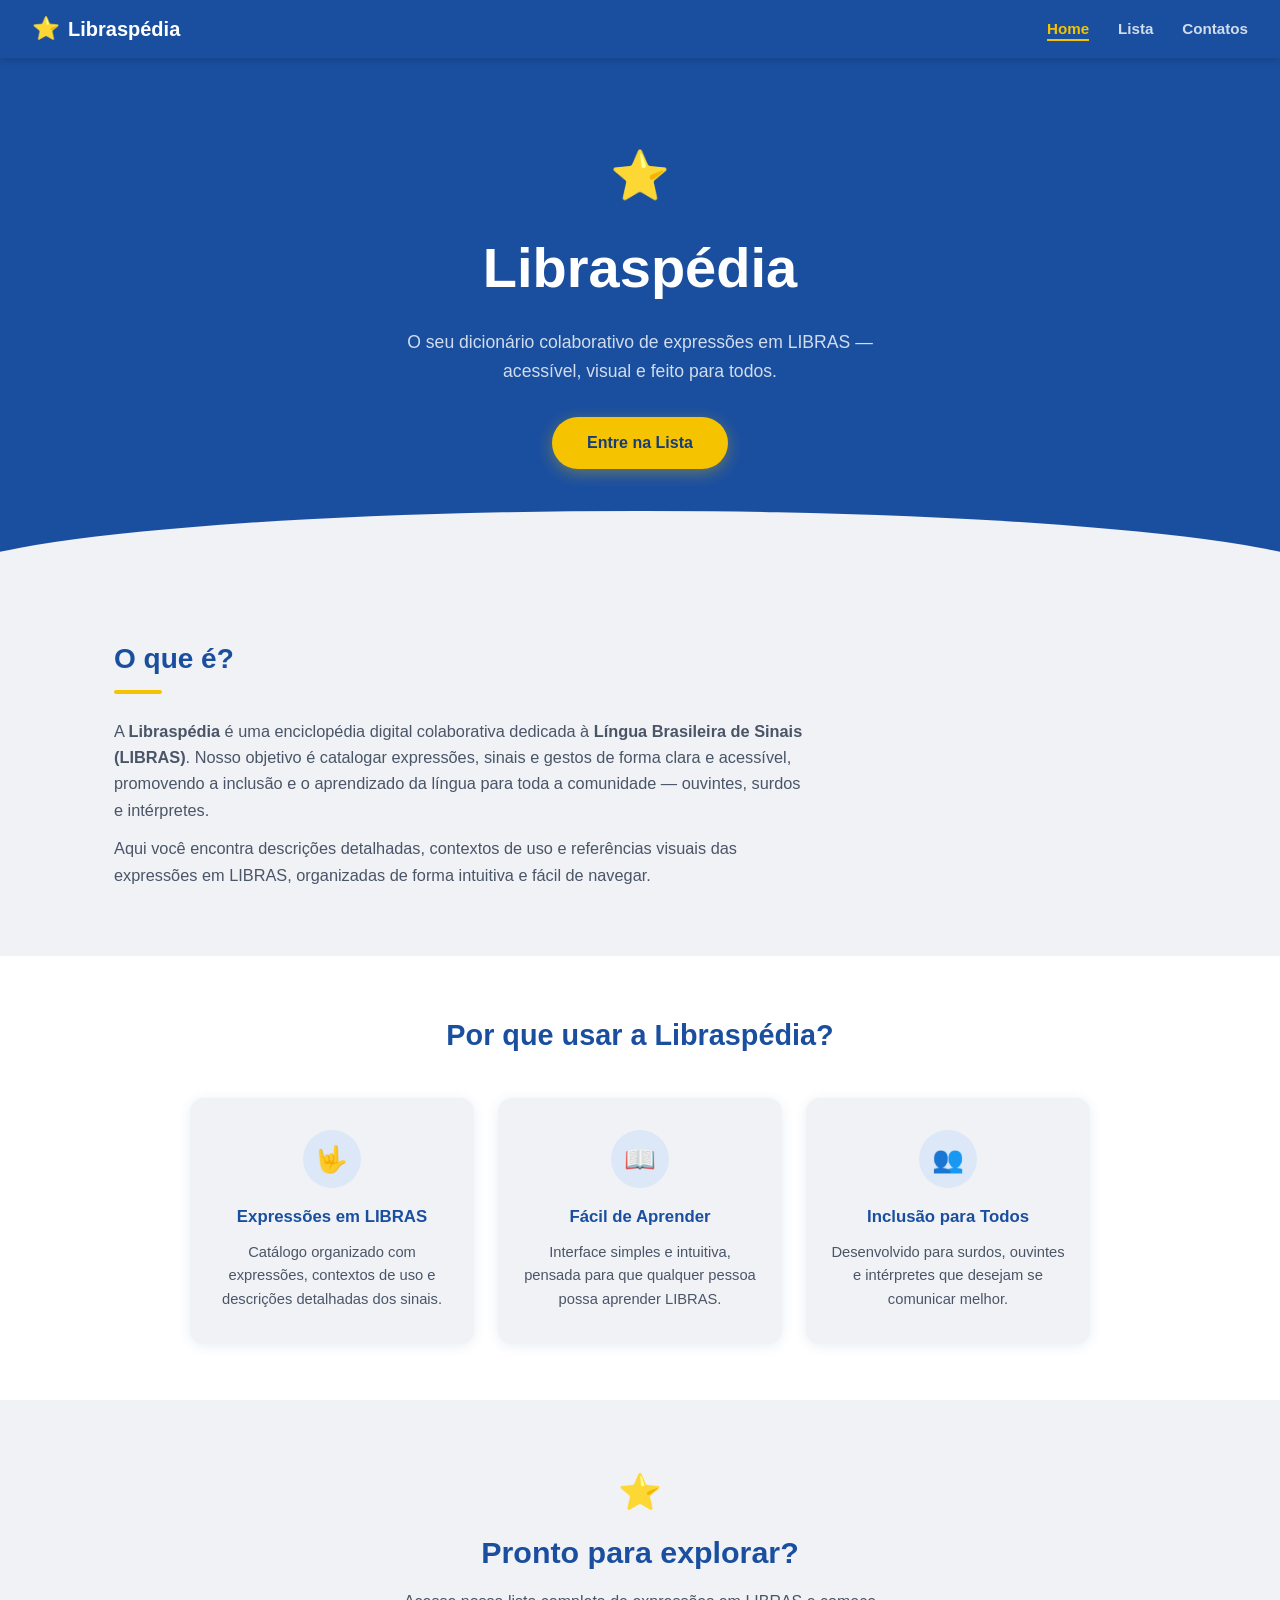
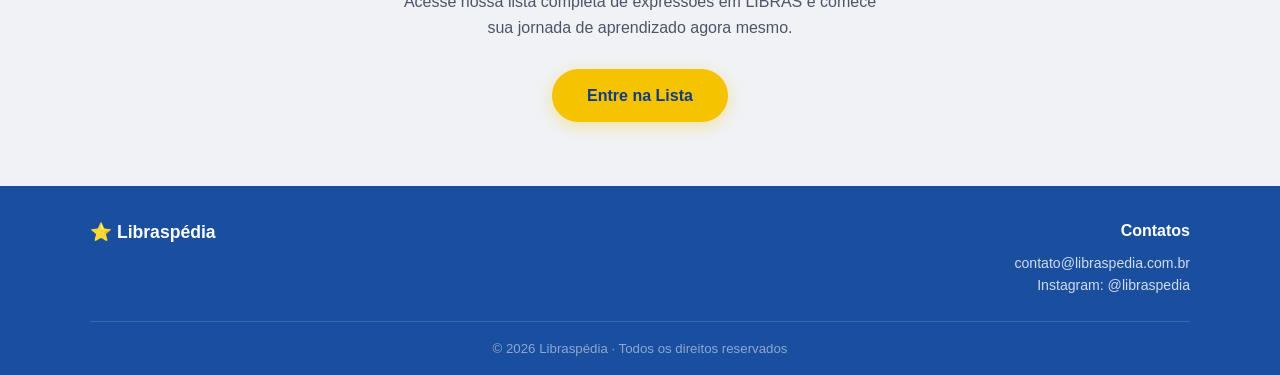
==== src/index.html @ bd493370 "Primeira Versão site Primeira Versão do Libraspédia, deve ser alterada e aperfeiçoada" ====
<!DOCTYPE html>
<html lang="pt-BR">
<head>
  <meta charset="UTF-8" />
  <meta name="viewport" content="width=device-width, initial-scale=1.0" />
  <title>Libraspédia — Dicionário Colaborativo de LIBRAS</title>
  <meta name="description" content="Libraspédia é uma enciclopédia digital colaborativa dedicada à Língua Brasileira de Sinais. Aprenda expressões, sinais e gestos de forma clara e acessível." />
  <link rel="stylesheet" href="style.css" />
</head>
<body>

  <!-- ╔══════════════════════════════╗ -->
  <!-- ║          NAVBAR              ║ -->
  <!-- ╚══════════════════════════════╝ -->
  <nav class="navbar">
    <a class="nav-logo" href="index.html">
      <span class="star">⭐</span> Libraspédia
    </a>
    <button class="hamburger" id="hamburger" aria-label="Menu">
      <span></span><span></span><span></span>
    </button>
    <ul class="nav-links" id="navLinks">
      <li><a href="index.html" class="active">Home</a></li>
      <li><a href="lista.html">Lista</a></li>
      <li><a href="contatos.html">Contatos</a></li>
    </ul>
  </nav>

  <!-- ╔══════════════════════════════╗ -->
  <!-- ║            HERO              ║ -->
  <!-- ╚══════════════════════════════╝ -->
  <header class="hero">
    <div class="hero-icon">⭐</div>
    <h1>Libraspédia</h1>
    <p>O seu dicionário colaborativo de expressões em LIBRAS — acessível, visual e feito para todos.</p>
    <a href="lista.html" class="btn-primary">Entre na Lista</a>
  </header>

  <!-- ╔══════════════════════════════╗ -->
  <!-- ║         O QUE É?             ║ -->
  <!-- ╚══════════════════════════════╝ -->
  <section class="sobre-bg">
    <div class="secao">
      <h2 class="secao-titulo">O que é?</h2>
      <div class="secao-linha"></div>
      <p class="secao-texto">
        A <strong>Libraspédia</strong> é uma enciclopédia digital colaborativa dedicada à
        <strong>Língua Brasileira de Sinais (LIBRAS)</strong>. Nosso objetivo é catalogar
        expressões, sinais e gestos de forma clara e acessível, promovendo a inclusão e o
        aprendizado da língua para toda a comunidade — ouvintes, surdos e intérpretes.
      </p>
      <p class="secao-texto">
        Aqui você encontra descrições detalhadas, contextos de uso e referências visuais das
        expressões em LIBRAS, organizadas de forma intuitiva e fácil de navegar.
      </p>
    </div>
  </section>

  <!-- ╔══════════════════════════════╗ -->
  <!-- ║       POR QUE USAR?          ║ -->
  <!-- ╚══════════════════════════════╝ -->
  <section class="porqueUsar-bg">
    <h2>Por que usar a Libraspédia?</h2>
    <div class="cards-grid">
      <div class="feature-card">
        <div class="icon-circle">🤟</div>
        <h3>Expressões em LIBRAS</h3>
        <p>Catálogo organizado com expressões, contextos de uso e descrições detalhadas dos sinais.</p>
      </div>
      <div class="feature-card">
        <div class="icon-circle">📖</div>
        <h3>Fácil de Aprender</h3>
        <p>Interface simples e intuitiva, pensada para que qualquer pessoa possa aprender LIBRAS.</p>
      </div>
      <div class="feature-card">
        <div class="icon-circle">👥</div>
        <h3>Inclusão para Todos</h3>
        <p>Desenvolvido para surdos, ouvintes e intérpretes que desejam se comunicar melhor.</p>
      </div>
    </div>
  </section>

  <!-- ╔══════════════════════════════╗ -->
  <!-- ║       PRONTO PARA EXPLORAR   ║ -->
  <!-- ╚══════════════════════════════╝ -->
  <section class="cta-section">
    <span class="star">⭐</span>
    <h2>Pronto para explorar?</h2>
    <p>Acesse nossa lista completa de expressões em LIBRAS e comece sua jornada de aprendizado agora mesmo.</p>
    <a href="lista.html" class="btn-primary">Entre na Lista</a>
  </section>

  <!-- ╔══════════════════════════════╗ -->
  <!-- ║           FOOTER             ║ -->
  <!-- ╚══════════════════════════════╝ -->
  <footer>
    <div class="footer-inner">
      <div class="footer-logo">⭐ Libraspédia</div>
      <div class="footer-contatos">
        <h4>Contatos</h4>
        <p>contato@libraspedia.com.br</p>
        <p>Instagram: @libraspedia</p>
      </div>
    </div>
    <p class="footer-copy">© 2026 Libraspédia · Todos os direitos reservados</p>
  </footer>

  <script>
    // Menu mobile
    const hamburger = document.getElementById('hamburger');
    const navLinks  = document.getElementById('navLinks');
    hamburger.addEventListener('click', () => {
      navLinks.classList.toggle('aberto');
    });
  </script>

</body>
</html>
---- src/style.css ----
/* =====================================================
   LIBRASPÉDIA — style.css
   Paleta: Azul #1A4FA0 · Amarelo #F5C300 · Cinza #F0F2F5
   ===================================================== */

/* ── Reset & Base ──────────────────────────────────── */
*, *::before, *::after { box-sizing: border-box; margin: 0; padding: 0; }

:root {
  --azul:       #1A4FA0;
  --azul-escuro:#143d7a;
  --azul-claro: #2563b8;
  --amarelo:    #F5C300;
  --amarelo-hover:#d4a900;
  --cinza-bg:   #F0F2F5;
  --cinza-card: #ffffff;
  --texto:      #1a1a2e;
  --texto-suave:#4a5568;
  --borda:      #e2e8f0;
  --sombra:     0 2px 12px rgba(26,79,160,0.10);
  --sombra-hover: 0 6px 24px rgba(26,79,160,0.18);
  --radius:     14px;
  --radius-sm:  8px;
  --fonte:      'Nunito', 'Segoe UI', Arial, sans-serif;
  --transicao:  0.22s ease;
}

html { scroll-behavior: smooth; }

body {
  font-family: var(--fonte);
  background: var(--cinza-bg);
  color: var(--texto);
  min-height: 100vh;
  line-height: 1.6;
}

a { text-decoration: none; color: inherit; }
ul { list-style: none; }
img { display: block; max-width: 100%; }

/* ── Google Fonts ──────────────────────────────────── */
@import url('https://fonts.googleapis.com/css2?family=Nunito:wght@400;600;700;800;900&display=swap');

/* ── NAVBAR ───────────────────────────────────────── */
.navbar {
  position: sticky;
  top: 0;
  z-index: 100;
  background: var(--azul);
  display: flex;
  align-items: center;
  justify-content: space-between;
  padding: 0 2rem;
  height: 58px;
  box-shadow: 0 2px 10px rgba(0,0,0,0.18);
}

.nav-logo {
  display: flex;
  align-items: center;
  gap: 0.5rem;
  font-size: 1.25rem;
  font-weight: 800;
  color: #fff;
}

.nav-logo .star { font-size: 1.4rem; }

.nav-links {
  display: flex;
  gap: 1.8rem;
}

.nav-links a {
  color: #ffffffcc;
  font-weight: 600;
  font-size: 0.95rem;
  transition: color var(--transicao);
  padding-bottom: 2px;
  border-bottom: 2px solid transparent;
}

.nav-links a:hover,
.nav-links a.active {
  color: var(--amarelo);
  border-bottom-color: var(--amarelo);
}

/* Hamburger mobile */
.hamburger {
  display: none;
  flex-direction: column;
  gap: 5px;
  cursor: pointer;
  background: none;
  border: none;
  padding: 4px;
}
.hamburger span {
  display: block;
  width: 24px;
  height: 2px;
  background: #fff;
  border-radius: 2px;
  transition: var(--transicao);
}

/* ── HERO ─────────────────────────────────────────── */
.hero {
  background: var(--azul);
  padding: 5rem 1.5rem 7rem;
  text-align: center;
  position: relative;
  overflow: hidden;
}

.hero::after {
  content: '';
  position: absolute;
  bottom: 0; left: -5%;
  width: 110%; height: 70px;
  background: var(--cinza-bg);
  border-radius: 50% 50% 0 0 / 100% 100% 0 0;
}

.hero-icon { font-size: 3rem; margin-bottom: 0.5rem; }

.hero h1 {
  font-size: clamp(2.4rem, 6vw, 3.5rem);
  font-weight: 900;
  color: #fff;
  margin-bottom: 1rem;
}

.hero p {
  font-size: 1.1rem;
  color: #ffffffcc;
  max-width: 500px;
  margin: 0 auto 2rem;
}

.btn-primary {
  display: inline-block;
  background: var(--amarelo);
  color: var(--azul-escuro);
  font-weight: 800;
  font-size: 1rem;
  padding: 0.85rem 2.2rem;
  border-radius: 50px;
  border: none;
  cursor: pointer;
  transition: background var(--transicao), transform var(--transicao), box-shadow var(--transicao);
  box-shadow: 0 4px 16px rgba(245,195,0,0.35);
}

.btn-primary:hover {
  background: var(--amarelo-hover);
  transform: translateY(-2px);
  box-shadow: 0 6px 22px rgba(245,195,0,0.45);
}

/* ── SEÇÕES ───────────────────────────────────────── */
.secao {
  padding: 3.5rem 1.5rem;
  max-width: 1100px;
  margin: 0 auto;
}

.secao-titulo {
  font-size: 1.75rem;
  font-weight: 800;
  color: var(--azul);
  margin-bottom: 0.5rem;
}

.secao-linha {
  width: 48px;
  height: 4px;
  background: var(--amarelo);
  border-radius: 2px;
  margin-bottom: 1.5rem;
}

.secao-texto {
  color: var(--texto-suave);
  font-size: 1.02rem;
  max-width: 700px;
  margin-bottom: 0.8rem;
}

/* ── SOBRE / O QUE É ─────────────────────────────── */
.sobre-bg {
  background: var(--cinza-bg);
}

/* ── POR QUE USAR ─────────────────────────────────── */
.porqueUsar-bg {
  background: #fff;
  padding: 3.5rem 1.5rem;
}

.porqueUsar-bg h2 {
  text-align: center;
  font-size: 1.8rem;
  font-weight: 800;
  color: var(--azul);
  margin-bottom: 2.5rem;
}

.cards-grid {
  display: grid;
  grid-template-columns: repeat(auto-fit, minmax(240px, 1fr));
  gap: 1.5rem;
  max-width: 900px;
  margin: 0 auto;
}

.feature-card {
  background: var(--cinza-bg);
  border-radius: var(--radius);
  padding: 2rem 1.5rem;
  text-align: center;
  box-shadow: var(--sombra);
  transition: transform var(--transicao), box-shadow var(--transicao);
}

.feature-card:hover {
  transform: translateY(-4px);
  box-shadow: var(--sombra-hover);
}

.feature-card .icon-circle {
  width: 58px;
  height: 58px;
  background: #dce8f8;
  border-radius: 50%;
  display: flex;
  align-items: center;
  justify-content: center;
  margin: 0 auto 1rem;
  font-size: 1.6rem;
}

.feature-card h3 {
  color: var(--azul);
  font-weight: 700;
  font-size: 1.05rem;
  margin-bottom: 0.6rem;
}

.feature-card p {
  color: var(--texto-suave);
  font-size: 0.92rem;
}

/* ── CTA CENTRAL ──────────────────────────────────── */
.cta-section {
  background: var(--cinza-bg);
  text-align: center;
  padding: 4rem 1.5rem;
}

.cta-section .star { font-size: 2.2rem; margin-bottom: 0.5rem; display: block; }

.cta-section h2 {
  font-size: 1.9rem;
  font-weight: 800;
  color: var(--azul);
  margin-bottom: 0.8rem;
}

.cta-section p {
  color: var(--texto-suave);
  max-width: 480px;
  margin: 0 auto 1.8rem;
}

/* ── FOOTER ───────────────────────────────────────── */
footer {
  background: var(--azul);
  color: #ffffffcc;
  padding: 2rem 2.5rem 1rem;
}

.footer-inner {
  display: flex;
  justify-content: space-between;
  align-items: flex-start;
  flex-wrap: wrap;
  gap: 1.5rem;
  max-width: 1100px;
  margin: 0 auto;
  padding-bottom: 1.5rem;
  border-bottom: 1px solid rgba(255,255,255,0.15);
}

.footer-logo {
  display: flex;
  align-items: center;
  gap: 0.5rem;
  font-size: 1.1rem;
  font-weight: 800;
  color: #fff;
}

.footer-contatos h4 {
  color: #fff;
  font-size: 1rem;
  font-weight: 700;
  margin-bottom: 0.5rem;
  text-align: right;
}

.footer-contatos p {
  font-size: 0.88rem;
  text-align: right;
}

.footer-copy {
  text-align: center;
  font-size: 0.83rem;
  margin-top: 1rem;
  color: rgba(255,255,255,0.5);
}

/* ═══════════════════════════════════════════════════
   LISTA PAGE
   ═════════════════════════════════════════════════ */

.lista-hero {
  background: var(--azul);
  padding: 3rem 1.5rem 5.5rem;
  text-align: center;
  position: relative;
  overflow: hidden;
}

.lista-hero::after {
  content: '';
  position: absolute;
  bottom: 0; left: -5%;
  width: 110%; height: 60px;
  background: var(--cinza-bg);
  border-radius: 50% 50% 0 0 / 100% 100% 0 0;
}

.lista-hero h1 {
  font-size: clamp(1.9rem, 5vw, 2.8rem);
  font-weight: 900;
  color: #fff;
  margin-bottom: 0.5rem;
}

.lista-hero p {
  color: #ffffffcc;
  margin-bottom: 1.8rem;
}

/* Barra de busca */
.search-wrap {
  position: relative;
  max-width: 540px;
  margin: 0 auto;
  z-index: 1;
}

.search-input {
  width: 100%;
  padding: 0.95rem 3rem 0.95rem 1.3rem;
  border: none;
  border-radius: 50px;
  font-size: 1rem;
  font-family: var(--fonte);
  outline: none;
  box-shadow: 0 4px 18px rgba(0,0,0,0.15);
}

.search-input::placeholder { color: #9ca3af; }

.search-icon {
  position: absolute;
  right: 1.1rem;
  top: 50%;
  transform: translateY(-50%);
  color: var(--azul);
  font-size: 1.1rem;
  pointer-events: none;
}

/* Filtros de categoria */
.filtros-area {
  padding: 1.8rem 1.5rem 0;
  max-width: 1100px;
  margin: 0 auto;
}

.filtros-scroll {
  display: flex;
  flex-wrap: wrap;
  gap: 0.6rem;
  margin-bottom: 0.8rem;
}

.filtro-btn {
  padding: 0.45rem 1.1rem;
  border-radius: 50px;
  border: 2px solid var(--borda);
  background: transparent;
  font-family: var(--fonte);
  font-size: 0.88rem;
  font-weight: 600;
  color: var(--texto-suave);
  cursor: pointer;
  transition: all var(--transicao);
}

.filtro-btn:hover {
  border-color: var(--azul);
  color: var(--azul);
}

.filtro-btn.ativo {
  background: var(--azul);
  border-color: var(--azul);
  color: #fff;
}

.contagem-resultados {
  font-size: 0.88rem;
  color: var(--texto-suave);
  margin: 0.5rem 0 1rem 0;
  padding: 0 1.5rem;
  max-width: 1100px;
  margin-left: auto;
  margin-right: auto;
}

/* Grid de cards */
.expressoes-grid {
  display: grid;
  grid-template-columns: repeat(auto-fill, minmax(280px, 1fr));
  gap: 1.4rem;
  padding: 0.5rem 1.5rem 3rem;
  max-width: 1100px;
  margin: 0 auto;
}

.expressao-card {
  background: #fff;
  border-radius: var(--radius);
  overflow: hidden;
  cursor: pointer;
  box-shadow: var(--sombra);
  transition: transform var(--transicao), box-shadow var(--transicao);
  border: 2px solid transparent;
}

.expressao-card:hover {
  transform: translateY(-4px);
  box-shadow: var(--sombra-hover);
  border-color: var(--azul);
}

.card-gif-area {
  background: var(--azul-claro);
  height: 160px;
  display: flex;
  align-items: center;
  justify-content: center;
  position: relative;
  overflow: hidden;
}

.card-gif-area img.gif-img {
  width: 100%;
  height: 100%;
  object-fit: cover;
}

.card-gif-label {
  position: absolute;
  top: 10px;
  left: 10px;
  background: var(--amarelo);
  color: var(--azul-escuro);
  font-size: 0.72rem;
  font-weight: 800;
  padding: 3px 8px;
  border-radius: 50px;
}

.card-placeholder {
  font-size: 1.5rem;
  font-weight: 800;
  color: rgba(255,255,255,0.75);
  padding: 0 1rem;
  text-align: center;
  line-height: 1.3;
}

.card-body {
  padding: 1rem 1.2rem 1.2rem;
}

.card-categoria {
  font-size: 0.72rem;
  font-weight: 700;
  color: var(--azul);
  letter-spacing: 0.06em;
  text-transform: uppercase;
  margin-bottom: 0.3rem;
}

.card-titulo {
  font-size: 1.1rem;
  font-weight: 800;
  color: var(--texto);
  margin-bottom: 0.35rem;
}

.card-descricao {
  font-size: 0.88rem;
  color: var(--texto-suave);
  line-height: 1.5;
}

/* Sem resultados */
.sem-resultados {
  text-align: center;
  padding: 3rem 1rem;
  color: var(--texto-suave);
  display: none;
}

.sem-resultados .emoji { font-size: 3rem; margin-bottom: 0.5rem; }

/* ═══════════════════════════════════════════════════
   MODAL
   ═════════════════════════════════════════════════ */

.modal-overlay {
  display: none;
  position: fixed;
  inset: 0;
  background: rgba(0,0,0,0.55);
  z-index: 999;
  align-items: center;
  justify-content: center;
  padding: 1rem;
  animation: fadeIn 0.2s ease;
}

.modal-overlay.aberto {
  display: flex;
}

@keyframes fadeIn { from { opacity: 0; } to { opacity: 1; } }
@keyframes slideUp { from { transform: translateY(30px); opacity: 0; } to { transform: translateY(0); opacity: 1; } }

.modal-box {
  background: #fff;
  border-radius: 20px;
  max-width: 500px;
  width: 100%;
  overflow: hidden;
  box-shadow: 0 20px 60px rgba(0,0,0,0.3);
  animation: slideUp 0.25s ease;
}

.modal-gif-area {
  background: var(--azul);
  height: 220px;
  display: flex;
  align-items: center;
  justify-content: center;
  position: relative;
}

.modal-gif-area img {
  width: 100%;
  height: 100%;
  object-fit: cover;
}

.modal-fechar {
  position: absolute;
  top: 12px;
  right: 14px;
  background: rgba(255,255,255,0.2);
  border: none;
  color: #fff;
  font-size: 1.3rem;
  width: 34px;
  height: 34px;
  border-radius: 50%;
  cursor: pointer;
  display: flex;
  align-items: center;
  justify-content: center;
  transition: background var(--transicao);
  z-index: 2;
}

.modal-fechar:hover { background: rgba(255,255,255,0.35); }

.modal-gif-placeholder {
  font-size: 2rem;
  font-weight: 800;
  color: rgba(255,255,255,0.8);
  text-align: center;
  padding: 1rem;
}

.modal-conteudo {
  padding: 1.5rem 1.8rem 2rem;
}

.modal-categoria {
  font-size: 0.75rem;
  font-weight: 700;
  color: var(--azul);
  letter-spacing: 0.06em;
  text-transform: uppercase;
  margin-bottom: 0.3rem;
}

.modal-titulo {
  font-size: 1.9rem;
  font-weight: 900;
  color: var(--texto);
  margin-bottom: 1rem;
}

.modal-info-bloco {
  margin-bottom: 0.9rem;
}

.modal-info-label {
  font-size: 0.8rem;
  font-weight: 700;
  color: var(--texto-suave);
  text-transform: uppercase;
  letter-spacing: 0.05em;
  margin-bottom: 0.2rem;
}

.modal-info-texto {
  font-size: 0.97rem;
  color: var(--texto);
  line-height: 1.55;
}

/* ═══════════════════════════════════════════════════
   CONTATOS PAGE
   ═════════════════════════════════════════════════ */

.contatos-hero {
  background: var(--azul);
  padding: 3rem 1.5rem 5.5rem;
  text-align: center;
  position: relative;
  overflow: hidden;
}

.contatos-hero::after {
  content: '';
  position: absolute;
  bottom: 0; left: -5%;
  width: 110%; height: 60px;
  background: var(--cinza-bg);
  border-radius: 50% 50% 0 0 / 100% 100% 0 0;
}

.contatos-hero h1 {
  font-size: clamp(1.9rem, 5vw, 2.6rem);
  font-weight: 900;
  color: #fff;
  margin-bottom: 0.5rem;
}

.contatos-hero p {
  color: #ffffffcc;
}

.contatos-layout {
  display: grid;
  grid-template-columns: 1fr 1fr;
  gap: 2.5rem;
  max-width: 920px;
  margin: 0 auto;
  padding: 3rem 1.5rem;
  align-items: start;
}

.contatos-info h2 {
  display: flex;
  align-items: center;
  gap: 0.5rem;
  font-size: 1.4rem;
  font-weight: 800;
  color: var(--texto);
  margin-bottom: 0.8rem;
}

.contatos-info p {
  color: var(--texto-suave);
  margin-bottom: 1.5rem;
  font-size: 0.97rem;
}

.canal-item {
  background: #fff;
  border-radius: var(--radius-sm);
  padding: 1rem 1.2rem;
  margin-bottom: 0.8rem;
  display: flex;
  align-items: center;
  gap: 1rem;
  box-shadow: var(--sombra);
}

.canal-icone {
  width: 42px;
  height: 42px;
  background: #dce8f8;
  border-radius: var(--radius-sm);
  display: flex;
  align-items: center;
  justify-content: center;
  font-size: 1.2rem;
  flex-shrink: 0;
}

.canal-info small {
  display: block;
  font-size: 0.7rem;
  font-weight: 700;
  text-transform: uppercase;
  letter-spacing: 0.06em;
  color: var(--texto-suave);
  margin-bottom: 2px;
}

.canal-info span {
  font-size: 0.95rem;
  font-weight: 600;
  color: var(--texto);
}

/* Formulário */
.form-card {
  background: #fff;
  border-radius: var(--radius);
  padding: 2rem;
  box-shadow: var(--sombra);
}

.form-card h3 {
  font-size: 1.2rem;
  font-weight: 800;
  color: var(--azul);
  margin-bottom: 1.3rem;
}

.form-grupo {
  margin-bottom: 1rem;
}

.form-grupo label {
  display: block;
  font-size: 0.88rem;
  font-weight: 600;
  color: var(--texto);
  margin-bottom: 0.4rem;
}

.form-input,
.form-textarea {
  width: 100%;
  padding: 0.7rem 1rem;
  border: 1.5px solid var(--borda);
  border-radius: var(--radius-sm);
  font-size: 0.95rem;
  font-family: var(--fonte);
  outline: none;
  transition: border-color var(--transicao);
  background: var(--cinza-bg);
}

.form-input:focus,
.form-textarea:focus {
  border-color: var(--azul);
  background: #fff;
}

.form-input::placeholder,
.form-textarea::placeholder { color: #9ca3af; }

.form-textarea {
  resize: vertical;
  min-height: 110px;
}

.btn-enviar {
  width: 100%;
  padding: 0.9rem;
  border: none;
  border-radius: 50px;
  background: var(--amarelo);
  color: var(--azul-escuro);
  font-weight: 800;
  font-size: 1rem;
  font-family: var(--fonte);
  cursor: pointer;
  transition: background var(--transicao), transform var(--transicao);
  box-shadow: 0 3px 12px rgba(245,195,0,0.3);
}

.btn-enviar:hover {
  background: var(--amarelo-hover);
  transform: translateY(-1px);
}

.mensagem-sucesso {
  display: none;
  background: #d1fae5;
  border: 1.5px solid #34d399;
  border-radius: var(--radius-sm);
  padding: 1rem;
  text-align: center;
  color: #065f46;
  font-weight: 600;
  font-size: 0.95rem;
  margin-top: 1rem;
}

/* ── RESPONSIVIDADE ────────────────────────────────── */
@media (max-width: 768px) {
  .hamburger { display: flex; }

  .nav-links {
    display: none;
    position: absolute;
    top: 58px;
    left: 0;
    right: 0;
    background: var(--azul-escuro);
    flex-direction: column;
    padding: 1rem 1.5rem;
    gap: 1rem;
    box-shadow: 0 6px 20px rgba(0,0,0,0.2);
  }

  .nav-links.aberto { display: flex; }
  .nav-links a { font-size: 1.05rem; }

  .contatos-layout {
    grid-template-columns: 1fr;
  }

  .footer-contatos h4,
  .footer-contatos p { text-align: left; }

  .expressoes-grid {
    grid-template-columns: repeat(auto-fill, minmax(240px, 1fr));
  }
}

@media (max-width: 480px) {
  .hero { padding: 3.5rem 1rem 6rem; }
  .secao { padding: 2.5rem 1rem; }
  .cards-grid { grid-template-columns: 1fr; }
  .expressoes-grid { grid-template-columns: 1fr; }
  .filtros-scroll { gap: 0.4rem; }
  .filtro-btn { font-size: 0.8rem; padding: 0.4rem 0.9rem; }
}
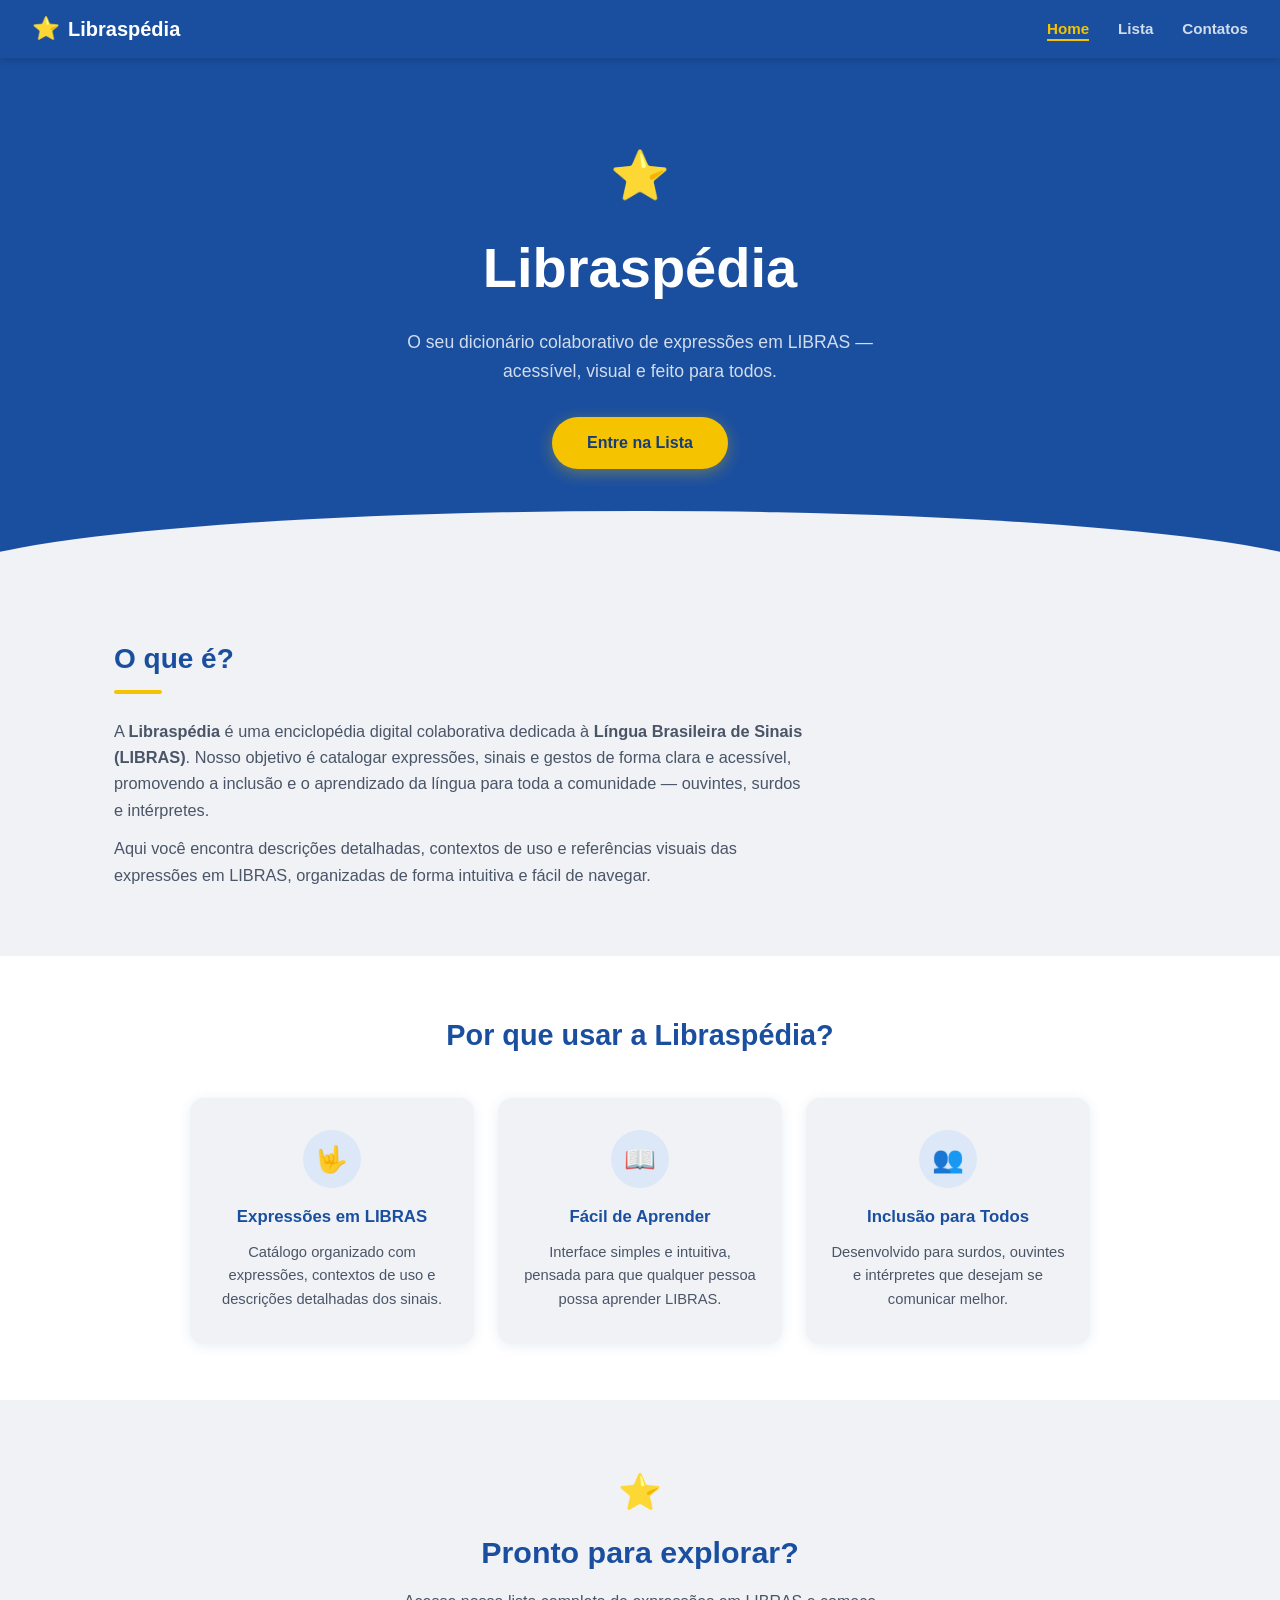
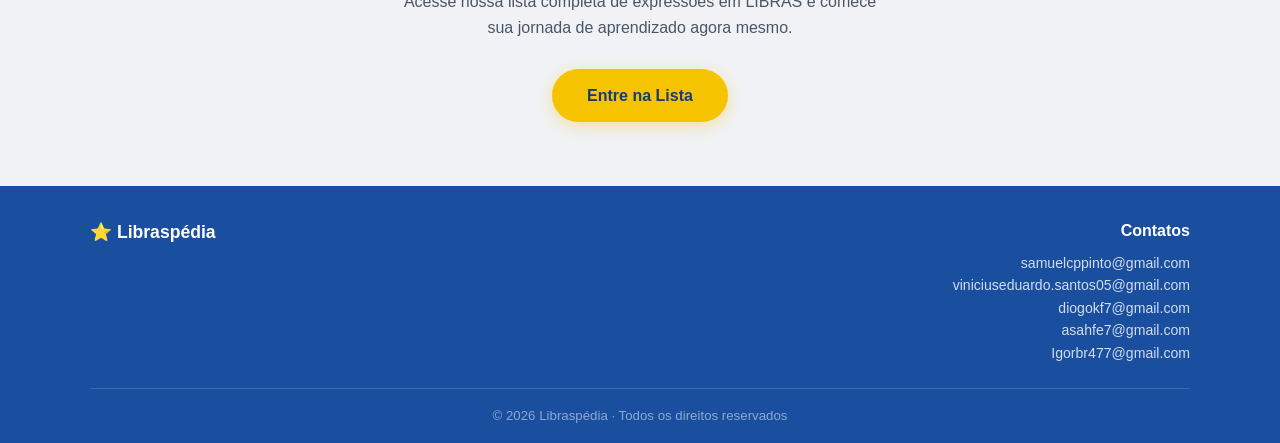
==== commit 51783977: "Replace footer contact emails Updated contact information in the footer." ====
--- a/src/index.html
+++ b/src/index.html
@@ -98,8 +98,11 @@
       <div class="footer-logo">⭐ Libraspédia</div>
       <div class="footer-contatos">
         <h4>Contatos</h4>
-        <p>contato@libraspedia.com.br</p>
-        <p>Instagram: @libraspedia</p>
+        <p>samuelcppinto@gmail.com</p>
+        <p>viniciuseduardo.santos05@gmail.com</p>
+        <p>diogokf7@gmail.com</p>
+        <p>asahfe7@gmail.com</p>
+        <p>Igorbr477@gmail.com</p>
       </div>
     </div>
     <p class="footer-copy">© 2026 Libraspédia · Todos os direitos reservados</p>
--- a/src/style.css
+++ b/src/style.css
@@ -570,7 +570,7 @@
 
 .modal-gif-area {
   background: var(--azul);
-  height: 220px;
+  height: 340px;
   display: flex;
   align-items: center;
   justify-content: center;
